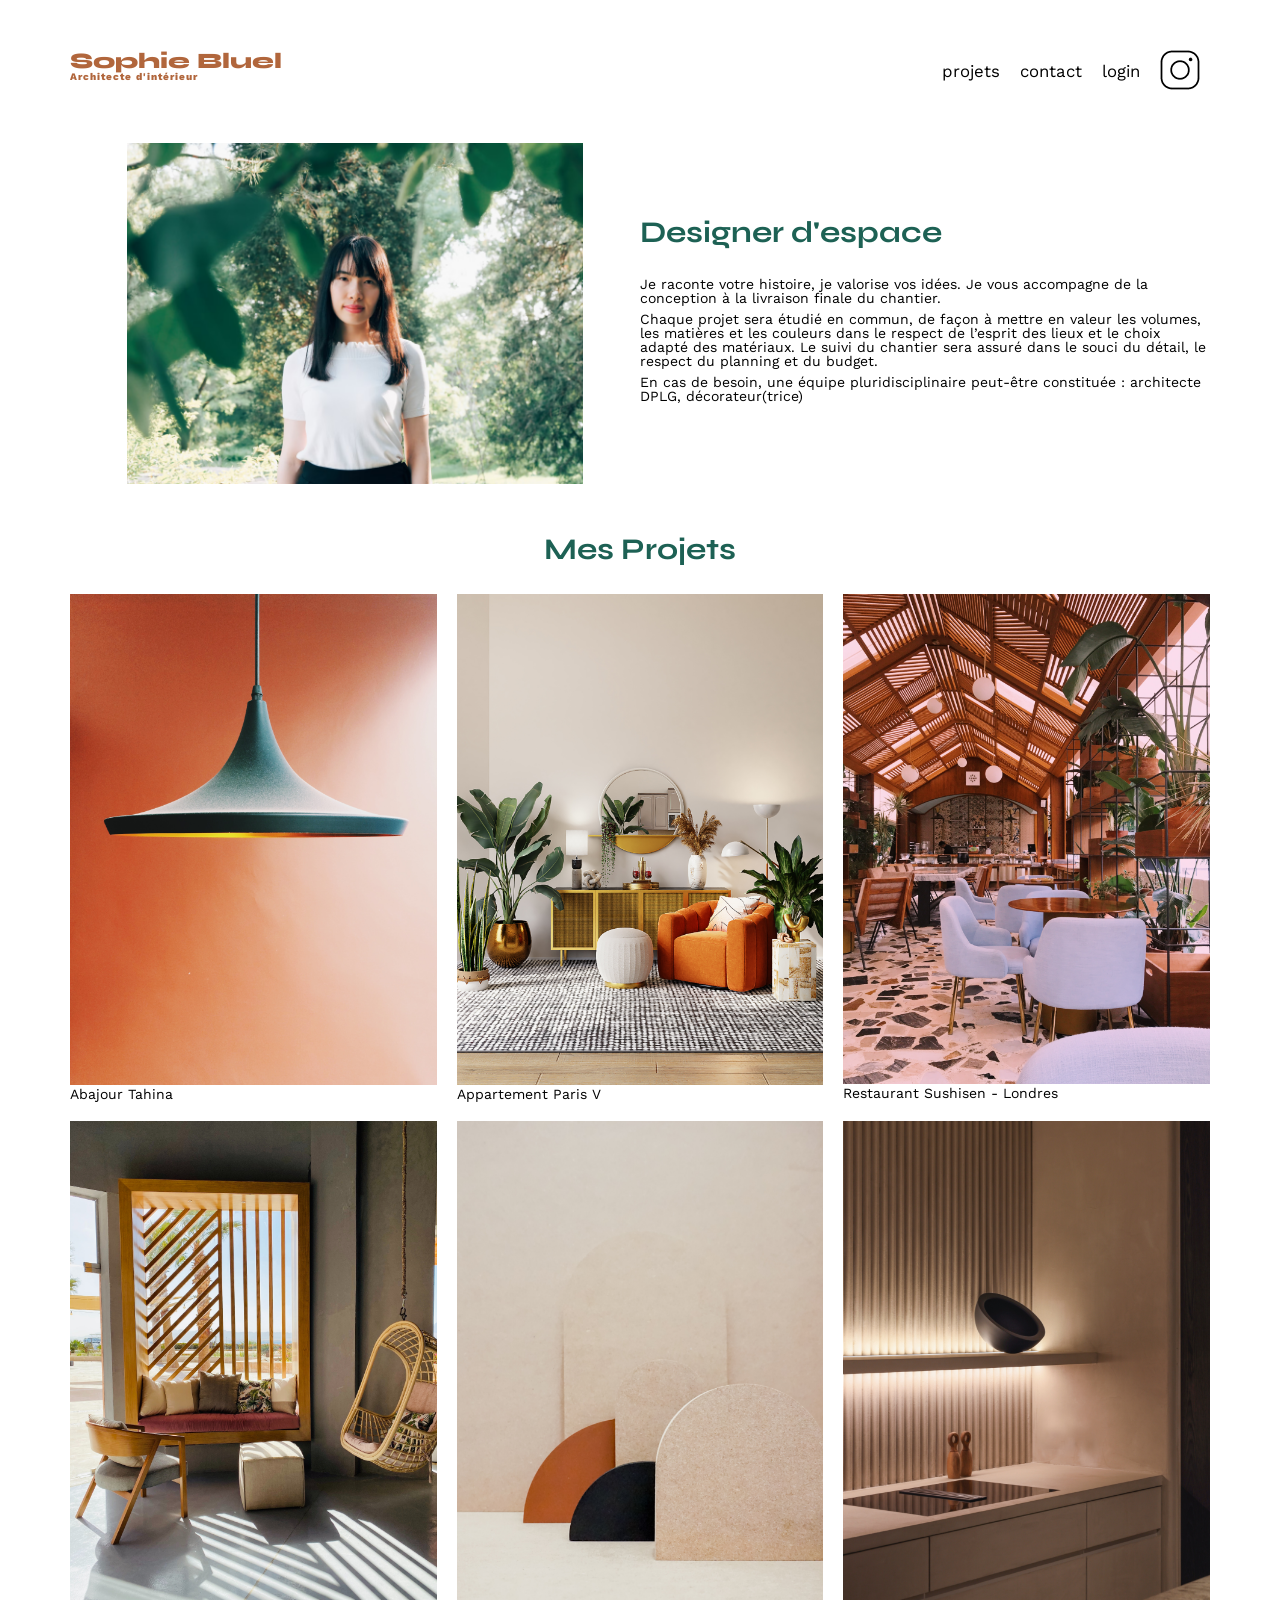
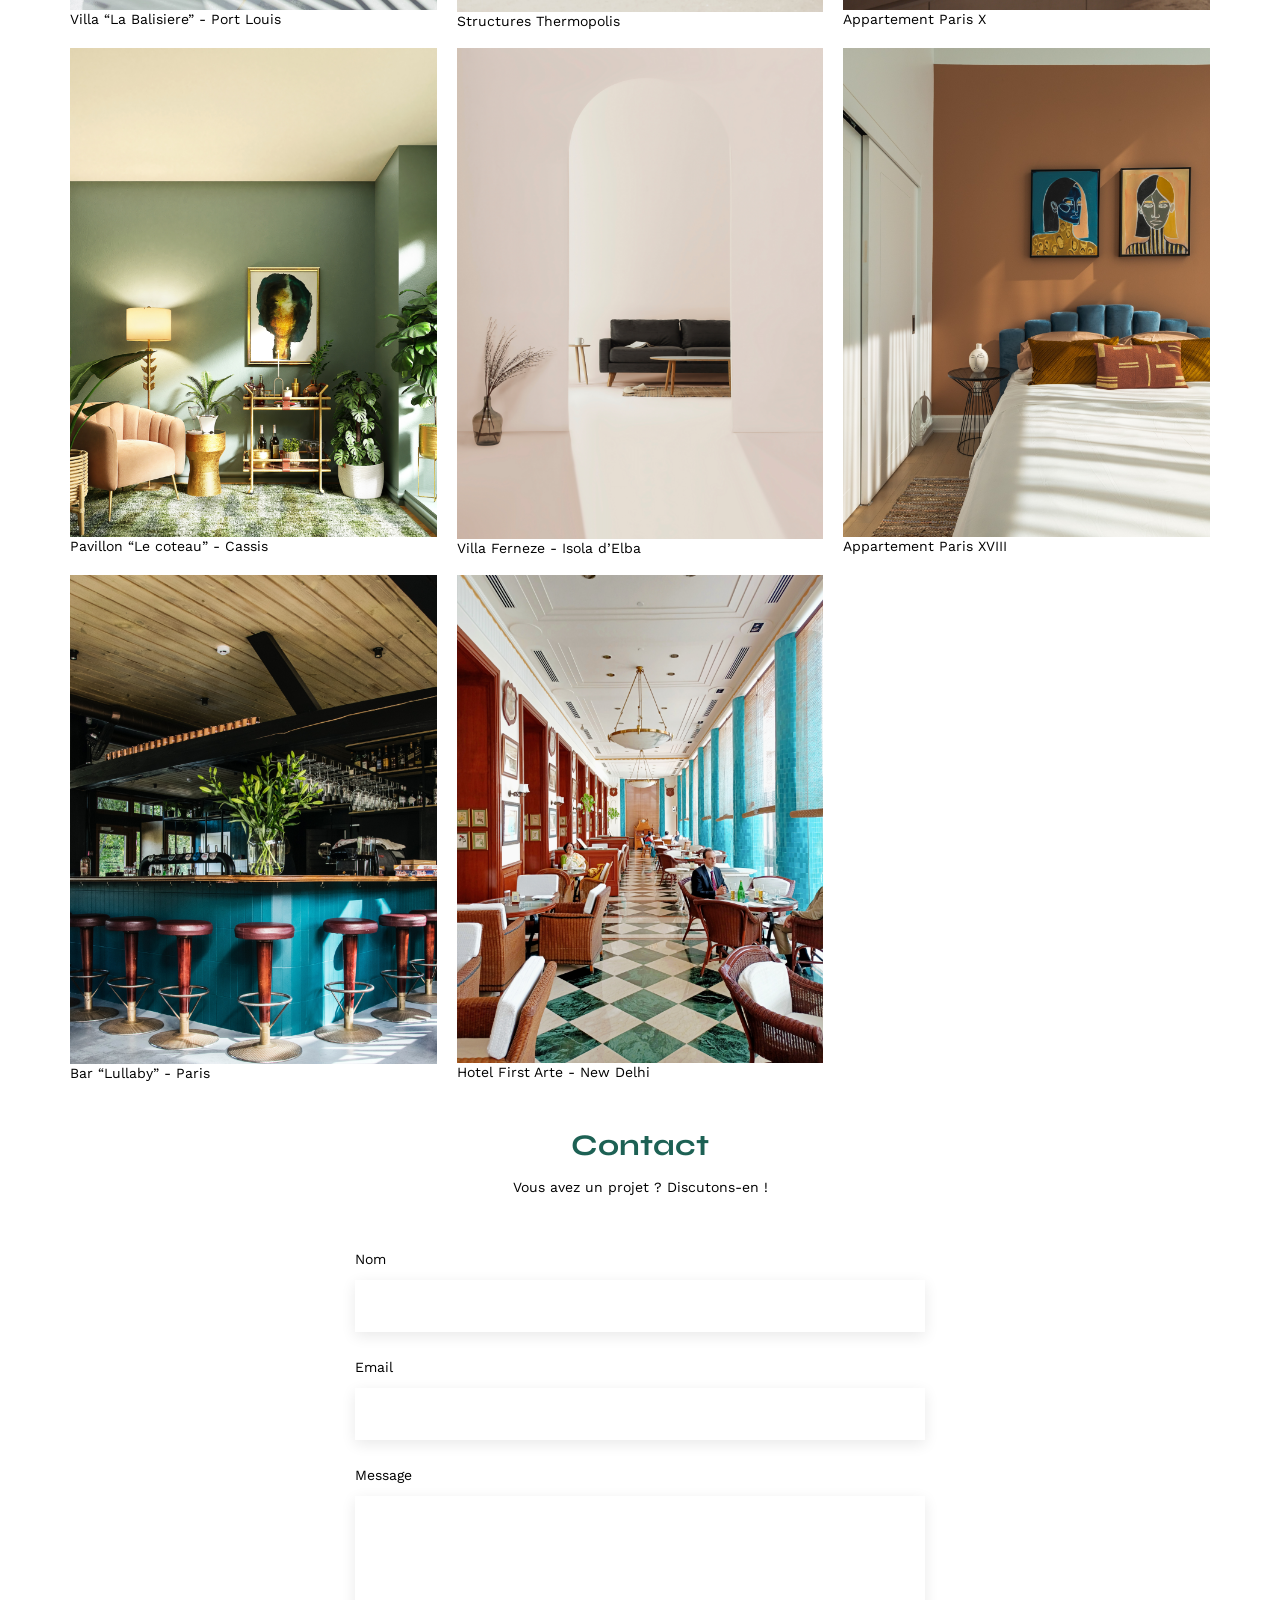
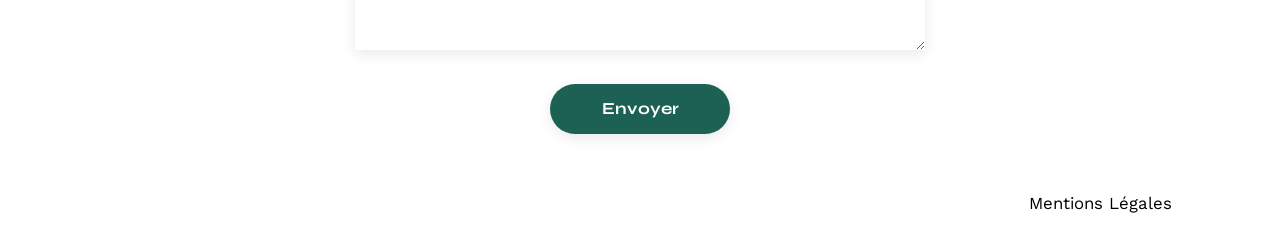
==== FrontEnd/index.html @ 360a1dba "chore: init git" ====
<!DOCTYPE html>
<html lang="fr">
<head>
	<meta charset="UTF-8">
	<title>Sophie Bluel - Architecte d'intérieur</title>
	<meta name="viewport" content="width=device-width, initial-scale=1.0">
	<link rel="preconnect" href="https://fonts.googleapis.com">
	<link rel="preconnect" href="https://fonts.gstatic.com" crossorigin>
	<link href="https://fonts.googleapis.com/css2?family=Syne:wght@700;800&family=Work+Sans&display=swap" rel="stylesheet">
	<meta name="description" content="">
	<link rel="stylesheet" href="./assets/style.css">
</head>
<body>
<header>
	<h1>Sophie Bluel <span>Architecte d'intérieur</span></h1>
	<nav>
		<ul>
			<li>projets</li>
			<li>contact</li>
			<li>login</li>
			<li><img src="./assets/icons/instagram.png" alt="Instagram"></li>
		</ul>
	</nav>
</header>
<main>
	<section id="introduction">
		<figure>
			<img src="./assets/images/sophie-bluel.png" alt="">
		</figure>
		<article>
			<h2>Designer d'espace</h2>
			<p>Je raconte votre histoire, je valorise vos idées. Je vous accompagne de la conception à la livraison finale du chantier.</p>
			<p>Chaque projet sera étudié en commun, de façon à mettre en valeur les volumes, les matières et les couleurs dans le respect de l’esprit des lieux et le choix adapté des matériaux. Le suivi du chantier sera assuré dans le souci du détail, le respect du planning et du budget.</p>
			<p>En cas de besoin, une équipe pluridisciplinaire peut-être constituée : architecte DPLG, décorateur(trice)</p>
		</article>
	</section>
	<section id="portfolio">
		<h2>Mes Projets</h2>
		<div class="gallery">
			<figure>
				<img src="assets/images/abajour-tahina.png" alt="Abajour Tahina">
				<figcaption>Abajour Tahina</figcaption>
			</figure>
			<figure>
				<img src="assets/images/appartement-paris-v.png" alt="Appartement Paris V">
				<figcaption>Appartement Paris V</figcaption>
			</figure>
			<figure>
				<img src="assets/images/restaurant-sushisen-londres.png" alt="Restaurant Sushisen - Londres">
				<figcaption>Restaurant Sushisen - Londres</figcaption>
			</figure>
			<figure>
				<img src="assets/images/la-balisiere.png" alt="Villa “La Balisiere” - Port Louis">
				<figcaption>Villa “La Balisiere” - Port Louis</figcaption>
			</figure>
			<figure>
				<img src="assets/images/structures-thermopolis.png" alt="Structures Thermopolis">
				<figcaption>Structures Thermopolis</figcaption>
			</figure>
			<figure>
				<img src="assets/images/appartement-paris-x.png" alt="Appartement Paris X">
				<figcaption>Appartement Paris X</figcaption>
			</figure>
			<figure>
				<img src="assets/images/le-coteau-cassis.png" alt="Pavillon “Le coteau” - Cassis">
				<figcaption>Pavillon “Le coteau” - Cassis</figcaption>
			</figure>
			<figure>
				<img src="assets/images/villa-ferneze.png" alt="Villa Ferneze - Isola d’Elba">
				<figcaption>Villa Ferneze - Isola d’Elba</figcaption>
			</figure>
			<figure>
				<img src="assets/images/appartement-paris-xviii.png" alt="Appartement Paris XVIII">
				<figcaption>Appartement Paris XVIII</figcaption>
			</figure>
			<figure>
				<img src="assets/images/bar-lullaby-paris.png" alt="Bar “Lullaby” - Paris">
				<figcaption>Bar “Lullaby” - Paris</figcaption>
			</figure>
			<figure>
				<img src="assets/images/hotel-first-arte-new-delhi.png" alt="Hotel First Arte - New Delhi">
				<figcaption>Hotel First Arte - New Delhi</figcaption>
			</figure>
		</div>
	</section>
	<section id="contact">
		<h2>Contact</h2>
		<p>Vous avez un projet ? Discutons-en !</p>
		<form action="#" method="post">
			<label for="name">Nom</label>
			<input type="text" name="name" id="name">
			<label for="email">Email</label>
			<input type="email" name="email" id="email">
			<label for="message">Message</label>
			<textarea name="message" id="message" cols="30" rows="10"></textarea>
			<input type="submit" value="Envoyer">
		</form>
	</section>
</main>

<footer>
	<nav>
		<ul>
			<li>Mentions Légales</li>
		</ul>
	</nav>
</footer>
</body>
</html>
---- FrontEnd/assets/style.css ----
/* http://meyerweb.com/eric/tools/css/reset/
   v2.0 | 20110126
   License: none (public domain)
*/

html, body, div, span, applet, object, iframe,
h1, h2, h3, h4, h5, h6, p, blockquote, pre,
a, abbr, acronym, address, big, cite, code,
del, dfn, em, img, ins, kbd, q, s, samp,
small, strike, strong, sub, sup, tt, var,
b, u, i, center,
dl, dt, dd, ol, ul, li,
fieldset, form, label, legend,
table, caption, tbody, tfoot, thead, tr, th, td,
article, aside, canvas, details, embed,
figure, figcaption, footer, header, hgroup,
menu, nav, output, ruby, section, summary,
time, mark, audio, video {
	margin: 0;
	padding: 0;
	border: 0;
	font-size: 100%;
	font: inherit;
	vertical-align: baseline;
}
/* HTML5 display-role reset for older browsers */
article, aside, details, figcaption, figure,
footer, header, hgroup, menu, nav, section {
	display: block;
}
body {
	line-height: 1;
}
ol, ul {
	list-style: none;
}
blockquote, q {
	quotes: none;
}
blockquote:before, blockquote:after,
q:before, q:after {
	content: '';
	content: none;
}
table {
	border-collapse: collapse;
	border-spacing: 0;
}
/** end reset css**/
body {
	max-width: 1140px;
	margin:auto;
	font-family: 'Work Sans' ;
	font-size: 14px;
}
header {
	display: flex;
	justify-content: space-between;
	margin: 50px 0
}
section {
	margin: 50px 0
}

h1{
	display: flex;
	flex-direction: column;
	font-family: 'Syne';
	font-size: 22px;
	font-weight: 800;
	color: #B1663C
}

h1 > span {
	font-family: 'Work Sans';
	font-size:10px;
	letter-spacing: 0.1em;
;
}

h2{
	font-family: 'Syne';
	font-weight: 700;
	font-size: 30px;
	color: #1D6154
}
nav ul {
	display: flex;
	align-items: center;
	list-style-type: none;

}
nav li {
	padding: 0 10px;
	font-size: 1.2em;
}

li:hover {
	color: #B1663C;
}
#introduction {
	display: flex;
	align-items: center;
}
#introduction figure {
	flex: 1
}
#introduction img {
	display: block;
	margin: auto;
	width: 80%;
}

#introduction article {
	flex: 1
}
#introduction h2 {
	margin-bottom: 1em;
}

#introduction p {
	margin-bottom: 0.5em;
}
#portfolio h2 {
	text-align: center;
	margin-bottom: 1em;
}
.gallery {
	width: 100%;
	display: grid;
	grid-template-columns: 1fr 1fr 1fr;
	grid-column-gap: 20px;
	grid-row-gap: 20px;
}

.gallery img {
	width: 100%;

}
#contact {
	width: 50%;
margin: auto;
}
#contact > * {
	text-align: center;

}
#contact h2{
	margin-bottom: 20px;
}
#contact form {
	text-align: left;
	margin-top:30px;
	display: flex;
	flex-direction: column;
}

#contact input {
	height: 50px;
	font-size: 1.2em;
	border: none;
	box-shadow: 0px 4px 14px rgba(0, 0, 0, 0.09);
}
#contact label {
	margin: 2em 0 1em 0;
}
#contact textarea {
	border: none;
	box-shadow: 0px 4px 14px rgba(0, 0, 0, 0.09);
}

input[type="submit"]{
	font-family: 'Syne';
	font-weight: 700;
	color: white;
	background-color: #1D6154;
	margin : 2em auto ;
	width: 180px;
	text-align: center;
	border-radius: 60px ;
}

footer nav ul {
	display: flex;
	justify-content: flex-end;
	margin: 2em
}
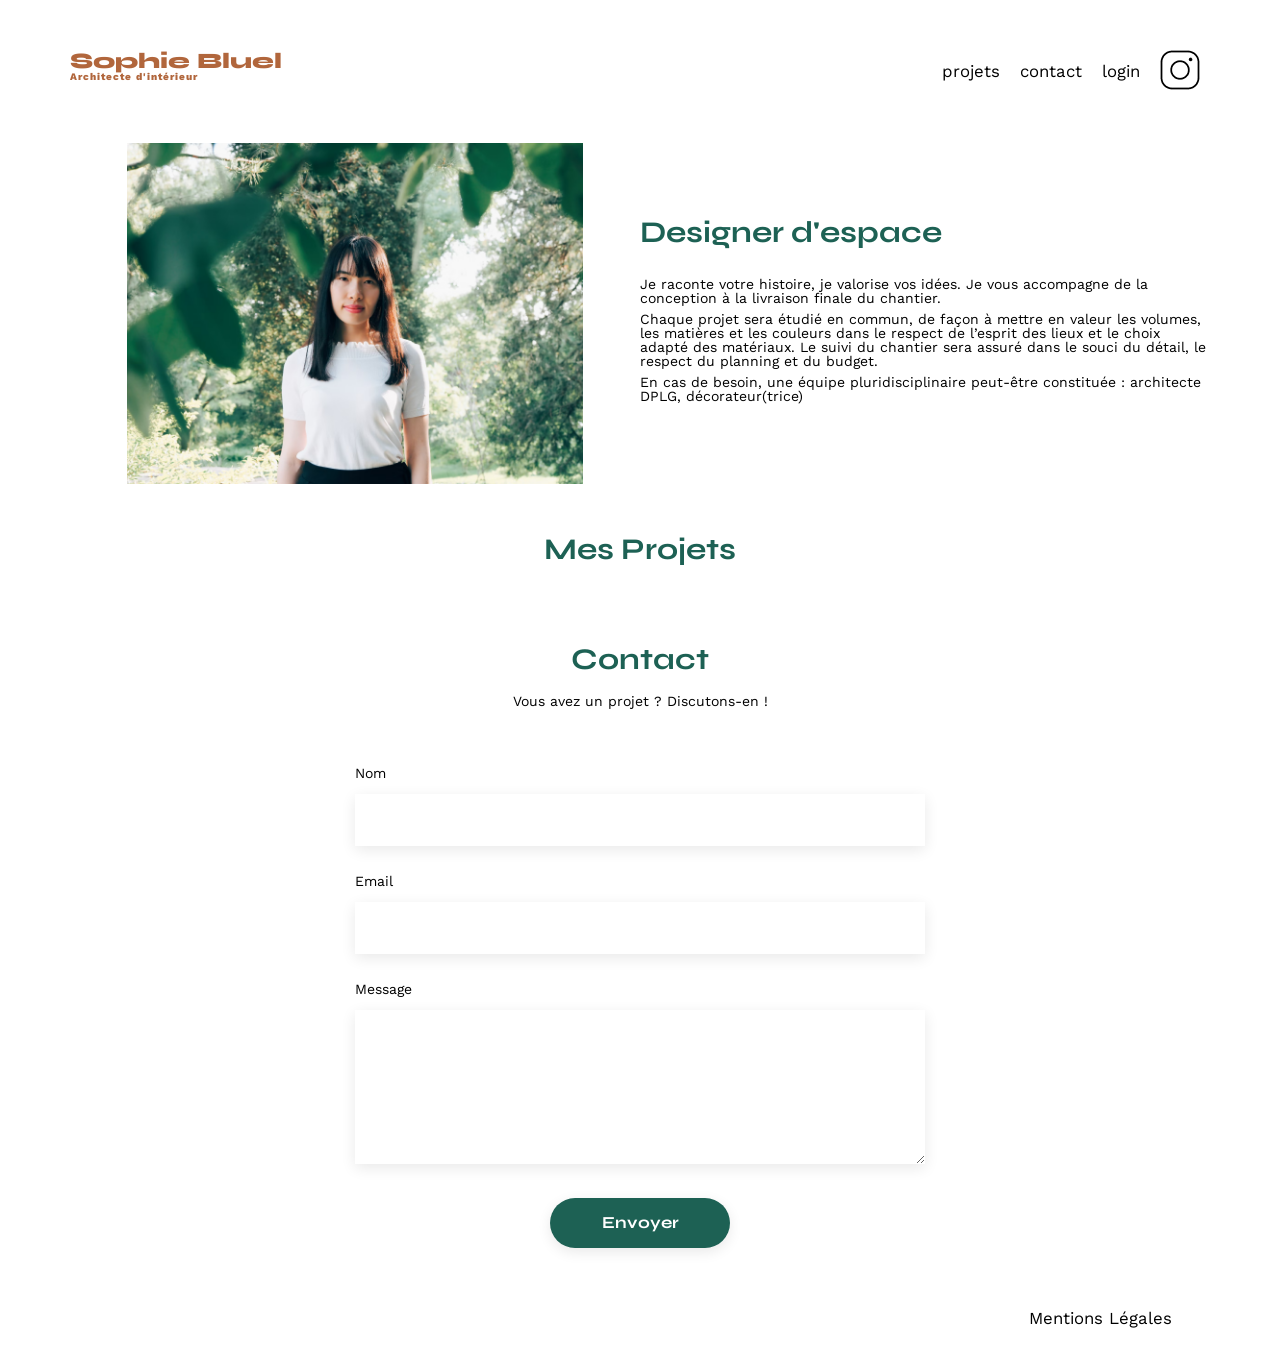
==== commit 6a7a6a2f: "chore: removed static content" ====
--- a/FrontEnd/index.html
+++ b/FrontEnd/index.html
@@ -1,109 +1,74 @@
 <!DOCTYPE html>
 <html lang="fr">
+
 <head>
 	<meta charset="UTF-8">
 	<title>Sophie Bluel - Architecte d'intérieur</title>
 	<meta name="viewport" content="width=device-width, initial-scale=1.0">
 	<link rel="preconnect" href="https://fonts.googleapis.com">
 	<link rel="preconnect" href="https://fonts.gstatic.com" crossorigin>
-	<link href="https://fonts.googleapis.com/css2?family=Syne:wght@700;800&family=Work+Sans&display=swap" rel="stylesheet">
+	<link href="https://fonts.googleapis.com/css2?family=Syne:wght@700;800&family=Work+Sans&display=swap"
+		rel="stylesheet">
 	<meta name="description" content="">
 	<link rel="stylesheet" href="./assets/style.css">
 </head>
+
 <body>
-<header>
-	<h1>Sophie Bluel <span>Architecte d'intérieur</span></h1>
-	<nav>
-		<ul>
-			<li>projets</li>
-			<li>contact</li>
-			<li>login</li>
-			<li><img src="./assets/icons/instagram.png" alt="Instagram"></li>
-		</ul>
-	</nav>
-</header>
-<main>
-	<section id="introduction">
-		<figure>
-			<img src="./assets/images/sophie-bluel.png" alt="">
-		</figure>
-		<article>
-			<h2>Designer d'espace</h2>
-			<p>Je raconte votre histoire, je valorise vos idées. Je vous accompagne de la conception à la livraison finale du chantier.</p>
-			<p>Chaque projet sera étudié en commun, de façon à mettre en valeur les volumes, les matières et les couleurs dans le respect de l’esprit des lieux et le choix adapté des matériaux. Le suivi du chantier sera assuré dans le souci du détail, le respect du planning et du budget.</p>
-			<p>En cas de besoin, une équipe pluridisciplinaire peut-être constituée : architecte DPLG, décorateur(trice)</p>
-		</article>
-	</section>
-	<section id="portfolio">
-		<h2>Mes Projets</h2>
-		<div class="gallery">
+	<header>
+		<h1>Sophie Bluel <span>Architecte d'intérieur</span></h1>
+		<nav>
+			<ul>
+				<li>projets</li>
+				<li>contact</li>
+				<li>login</li>
+				<li><img src="./assets/icons/instagram.png" alt="Instagram"></li>
+			</ul>
+		</nav>
+	</header>
+	<main>
+		<section id="introduction">
 			<figure>
-				<img src="assets/images/abajour-tahina.png" alt="Abajour Tahina">
-				<figcaption>Abajour Tahina</figcaption>
+				<img src="./assets/images/sophie-bluel.png" alt="">
 			</figure>
-			<figure>
-				<img src="assets/images/appartement-paris-v.png" alt="Appartement Paris V">
-				<figcaption>Appartement Paris V</figcaption>
-			</figure>
-			<figure>
-				<img src="assets/images/restaurant-sushisen-londres.png" alt="Restaurant Sushisen - Londres">
-				<figcaption>Restaurant Sushisen - Londres</figcaption>
-			</figure>
-			<figure>
-				<img src="assets/images/la-balisiere.png" alt="Villa “La Balisiere” - Port Louis">
-				<figcaption>Villa “La Balisiere” - Port Louis</figcaption>
-			</figure>
-			<figure>
-				<img src="assets/images/structures-thermopolis.png" alt="Structures Thermopolis">
-				<figcaption>Structures Thermopolis</figcaption>
-			</figure>
-			<figure>
-				<img src="assets/images/appartement-paris-x.png" alt="Appartement Paris X">
-				<figcaption>Appartement Paris X</figcaption>
-			</figure>
-			<figure>
-				<img src="assets/images/le-coteau-cassis.png" alt="Pavillon “Le coteau” - Cassis">
-				<figcaption>Pavillon “Le coteau” - Cassis</figcaption>
-			</figure>
-			<figure>
-				<img src="assets/images/villa-ferneze.png" alt="Villa Ferneze - Isola d’Elba">
-				<figcaption>Villa Ferneze - Isola d’Elba</figcaption>
-			</figure>
-			<figure>
-				<img src="assets/images/appartement-paris-xviii.png" alt="Appartement Paris XVIII">
-				<figcaption>Appartement Paris XVIII</figcaption>
-			</figure>
-			<figure>
-				<img src="assets/images/bar-lullaby-paris.png" alt="Bar “Lullaby” - Paris">
-				<figcaption>Bar “Lullaby” - Paris</figcaption>
-			</figure>
-			<figure>
-				<img src="assets/images/hotel-first-arte-new-delhi.png" alt="Hotel First Arte - New Delhi">
-				<figcaption>Hotel First Arte - New Delhi</figcaption>
-			</figure>
-		</div>
-	</section>
-	<section id="contact">
-		<h2>Contact</h2>
-		<p>Vous avez un projet ? Discutons-en !</p>
-		<form action="#" method="post">
-			<label for="name">Nom</label>
-			<input type="text" name="name" id="name">
-			<label for="email">Email</label>
-			<input type="email" name="email" id="email">
-			<label for="message">Message</label>
-			<textarea name="message" id="message" cols="30" rows="10"></textarea>
-			<input type="submit" value="Envoyer">
-		</form>
-	</section>
-</main>
+			<article>
+				<h2>Designer d'espace</h2>
+				<p>Je raconte votre histoire, je valorise vos idées. Je vous accompagne de la conception à la livraison
+					finale du chantier.</p>
+				<p>Chaque projet sera étudié en commun, de façon à mettre en valeur les volumes, les matières et les
+					couleurs dans le respect de l’esprit des lieux et le choix adapté des matériaux. Le suivi du
+					chantier sera assuré dans le souci du détail, le respect du planning et du budget.</p>
+				<p>En cas de besoin, une équipe pluridisciplinaire peut-être constituée : architecte DPLG,
+					décorateur(trice)</p>
+			</article>
+		</section>
+		<section id="portfolio">
+			<h2>Mes Projets</h2>
+			<div class="gallery">
+			</div>
+		</section>
+		<section id="contact">
+			<h2>Contact</h2>
+			<p>Vous avez un projet ? Discutons-en !</p>
+			<form action="#" method="post">
+				<label for="name">Nom</label>
+				<input type="text" name="name" id="name">
+				<label for="email">Email</label>
+				<input type="email" name="email" id="email">
+				<label for="message">Message</label>
+				<textarea name="message" id="message" cols="30" rows="10"></textarea>
+				<input type="submit" value="Envoyer">
+			</form>
+		</section>
+	</main>
 
-<footer>
-	<nav>
-		<ul>
-			<li>Mentions Légales</li>
-		</ul>
-	</nav>
-</footer>
+	<footer>
+		<nav>
+			<ul>
+				<li>Mentions Légales</li>
+			</ul>
+		</nav>
+	</footer>
+	<script src="./assets/script.js"></script>
 </body>
-</html>
+
+</html>
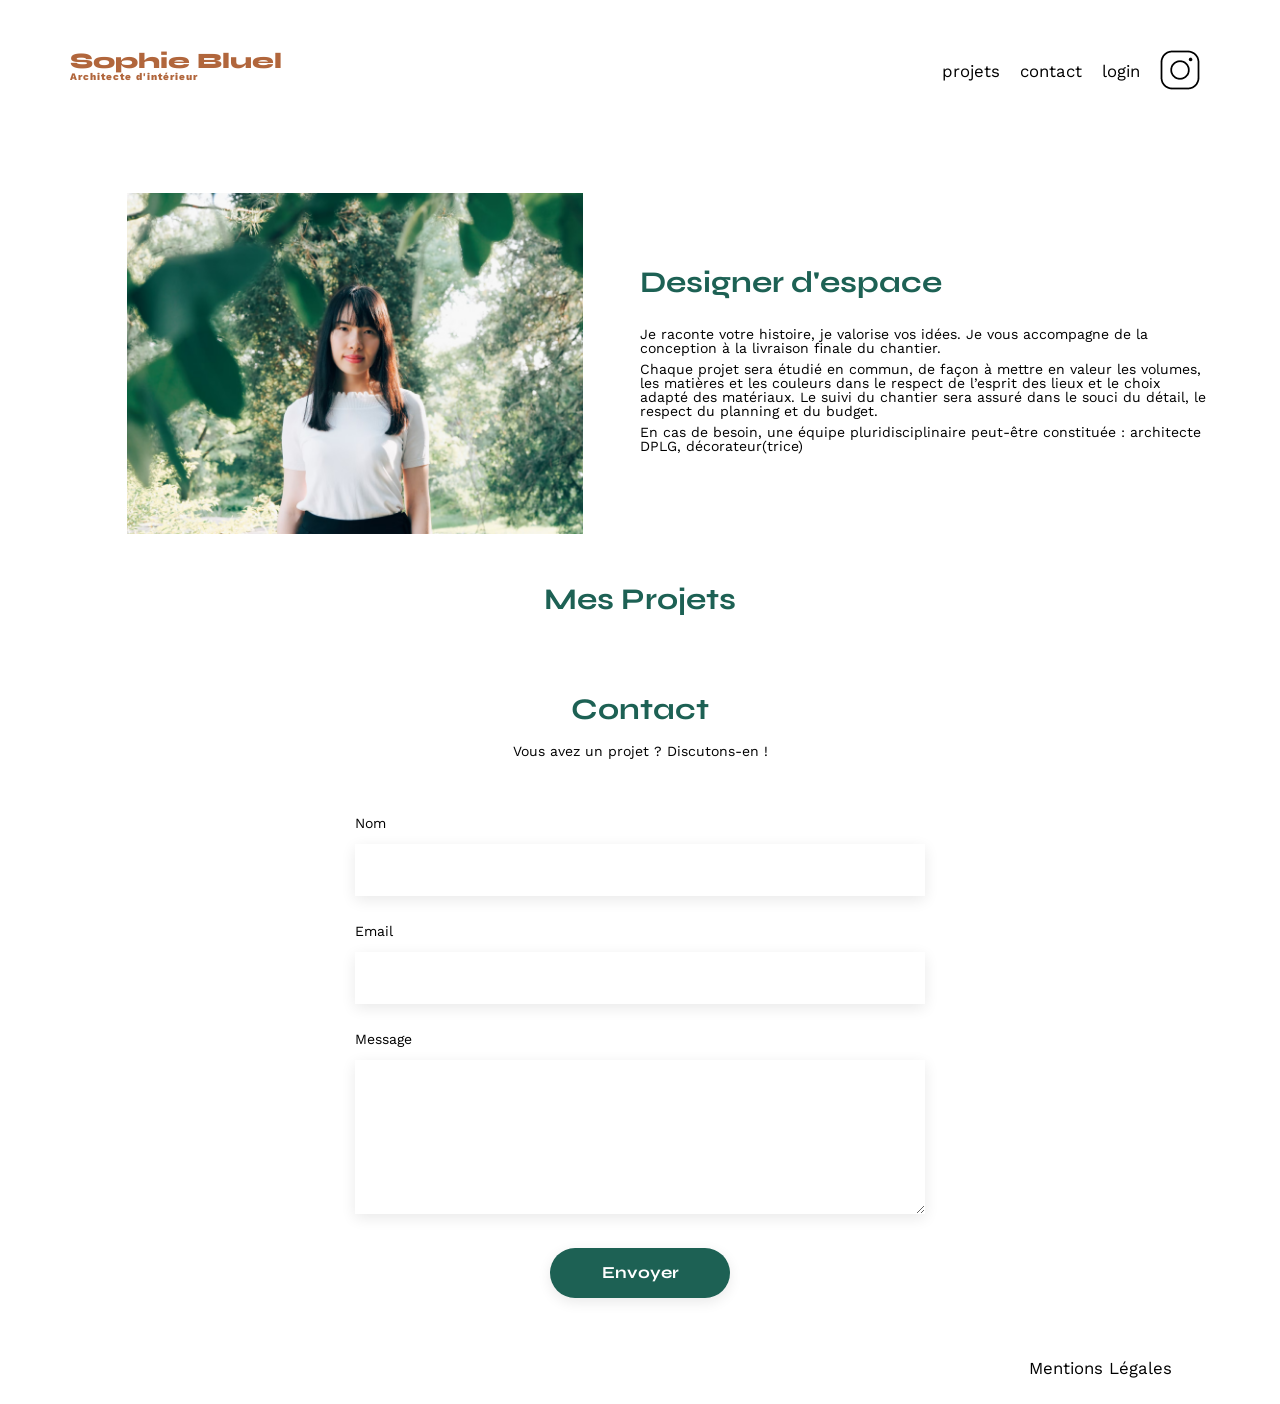
==== commit 06ee8697: "feat: implemented login logic and auth state tracking" ====
--- a/FrontEnd/index.html
+++ b/FrontEnd/index.html
@@ -18,9 +18,9 @@
 		<h1>Sophie Bluel <span>Architecte d'intérieur</span></h1>
 		<nav>
 			<ul>
-				<li>projets</li>
-				<li>contact</li>
-				<li>login</li>
+				<li><a href="./index.html"><b>projets</b></a></li>
+				<li><a href="#contact">contact</a></li>
+				<li><a href="./login.html">login</a></li>
 				<li><img src="./assets/icons/instagram.png" alt="Instagram"></li>
 			</ul>
 		</nav>
@@ -68,6 +68,7 @@
 			</ul>
 		</nav>
 	</footer>
+	<script src="./assets/auth.js"></script>
 	<script src="./assets/script.js"></script>
 </body>
 
--- a/FrontEnd/assets/style.css
+++ b/FrontEnd/assets/style.css
@@ -3,19 +3,87 @@
    License: none (public domain)
 */
 
-html, body, div, span, applet, object, iframe,
-h1, h2, h3, h4, h5, h6, p, blockquote, pre,
-a, abbr, acronym, address, big, cite, code,
-del, dfn, em, img, ins, kbd, q, s, samp,
-small, strike, strong, sub, sup, tt, var,
-b, u, i, center,
-dl, dt, dd, ol, ul, li,
-fieldset, form, label, legend,
-table, caption, tbody, tfoot, thead, tr, th, td,
-article, aside, canvas, details, embed,
-figure, figcaption, footer, header, hgroup,
-menu, nav, output, ruby, section, summary,
-time, mark, audio, video {
+html,
+body,
+div,
+span,
+applet,
+object,
+iframe,
+h1,
+h2,
+h3,
+h4,
+h5,
+h6,
+p,
+blockquote,
+pre,
+a,
+abbr,
+acronym,
+address,
+big,
+cite,
+code,
+del,
+dfn,
+em,
+img,
+ins,
+kbd,
+q,
+s,
+samp,
+small,
+strike,
+strong,
+sub,
+sup,
+tt,
+var,
+b,
+u,
+i,
+center,
+dl,
+dt,
+dd,
+ol,
+ul,
+li,
+fieldset,
+form,
+label,
+legend,
+table,
+caption,
+tbody,
+tfoot,
+thead,
+tr,
+th,
+td,
+article,
+aside,
+canvas,
+details,
+embed,
+figure,
+figcaption,
+footer,
+header,
+hgroup,
+menu,
+nav,
+output,
+ruby,
+section,
+summary,
+time,
+mark,
+audio,
+video {
 	margin: 0;
 	padding: 0;
 	border: 0;
@@ -23,46 +91,80 @@
 	font: inherit;
 	vertical-align: baseline;
 }
+
 /* HTML5 display-role reset for older browsers */
-article, aside, details, figcaption, figure,
-footer, header, hgroup, menu, nav, section {
+article,
+aside,
+details,
+figcaption,
+figure,
+footer,
+header,
+hgroup,
+menu,
+nav,
+section {
 	display: block;
 }
+
 body {
 	line-height: 1;
 }
-ol, ul {
+
+ol,
+ul {
 	list-style: none;
 }
-blockquote, q {
+
+blockquote,
+q {
 	quotes: none;
 }
-blockquote:before, blockquote:after,
-q:before, q:after {
+
+blockquote:before,
+blockquote:after,
+q:before,
+q:after {
 	content: '';
 	content: none;
 }
+
+a {
+	color: inherit;
+	text-decoration: none;
+}
+
 table {
 	border-collapse: collapse;
 	border-spacing: 0;
 }
+
 /** end reset css**/
 body {
 	max-width: 1140px;
-	margin:auto;
-	font-family: 'Work Sans' ;
+	margin: auto;
+	font-family: 'Work Sans';
 	font-size: 14px;
-}
+	min-height: 100vh;
+	display: flex;
+	flex-direction: column;
+}
+
+main {
+	flex: 1;
+}
+
 header {
 	display: flex;
 	justify-content: space-between;
 	margin: 50px 0
 }
+
 section {
 	margin: 50px 0
 }
 
-h1{
+h1 {
 	display: flex;
 	flex-direction: column;
 	font-family: 'Syne';
@@ -71,25 +173,27 @@
 	color: #B1663C
 }
 
-h1 > span {
+h1>span {
 	font-family: 'Work Sans';
-	font-size:10px;
+	font-size: 10px;
 	letter-spacing: 0.1em;
-;
-}
-
-h2{
+	;
+}
+
+h2 {
 	font-family: 'Syne';
 	font-weight: 700;
 	font-size: 30px;
 	color: #1D6154
 }
+
 nav ul {
 	display: flex;
 	align-items: center;
 	list-style-type: none;
 
 }
+
 nav li {
 	padding: 0 10px;
 	font-size: 1.2em;
@@ -98,13 +202,16 @@
 li:hover {
 	color: #B1663C;
 }
+
 #introduction {
 	display: flex;
 	align-items: center;
 }
+
 #introduction figure {
 	flex: 1
 }
+
 #introduction img {
 	display: block;
 	margin: auto;
@@ -114,6 +221,7 @@
 #introduction article {
 	flex: 1
 }
+
 #introduction h2 {
 	margin-bottom: 1em;
 }
@@ -121,10 +229,41 @@
 #introduction p {
 	margin-bottom: 0.5em;
 }
+
 #portfolio h2 {
 	text-align: center;
 	margin-bottom: 1em;
 }
+
+#portfolio .categories {
+	display: flex;
+	align-items: center;
+	justify-content: center;
+	gap: 20px;
+}
+
+#portfolio .categories button {
+	height: 50px;
+	font-size: 1.2em;
+	padding: 0 1rem;
+	border: none;
+	font-family: 'Syne';
+	font-weight: 700;
+	margin: 2em 0;
+	min-width: 180px;
+	text-align: center;
+	border-radius: 60px;
+	cursor: pointer;
+	background-color: white;
+	color: #1D6154;
+	border: 2px solid #1D6154;
+}
+
+#portfolio .categories .selected-category-button {
+	color: white;
+	background-color: #1D6154;
+}
+
 .gallery {
 	width: 100%;
 	display: grid;
@@ -137,52 +276,63 @@
 	width: 100%;
 
 }
-#contact {
+
+#contact,
+#login {
 	width: 50%;
-margin: auto;
-}
-#contact > * {
+	margin: auto;
+}
+
+#contact>*,
+#login>* {
 	text-align: center;
 
 }
-#contact h2{
+
+#contact h2,
+#login h2 {
 	margin-bottom: 20px;
 }
-#contact form {
+
+#contact form,
+#login form {
 	text-align: left;
-	margin-top:30px;
+	margin-top: 30px;
 	display: flex;
 	flex-direction: column;
 }
 
-#contact input {
+#contact input,
+#login input {
 	height: 50px;
 	font-size: 1.2em;
 	border: none;
 	box-shadow: 0px 4px 14px rgba(0, 0, 0, 0.09);
 }
-#contact label {
+
+#contact label,
+#login label {
 	margin: 2em 0 1em 0;
 }
+
 #contact textarea {
 	border: none;
 	box-shadow: 0px 4px 14px rgba(0, 0, 0, 0.09);
 }
 
-input[type="submit"]{
+input[type="submit"] {
 	font-family: 'Syne';
 	font-weight: 700;
 	color: white;
 	background-color: #1D6154;
-	margin : 2em auto ;
+	margin: 2em auto;
 	width: 180px;
 	text-align: center;
-	border-radius: 60px ;
+	border-radius: 60px;
 }
 
 footer nav ul {
 	display: flex;
 	justify-content: flex-end;
 	margin: 2em
-}
-
+}
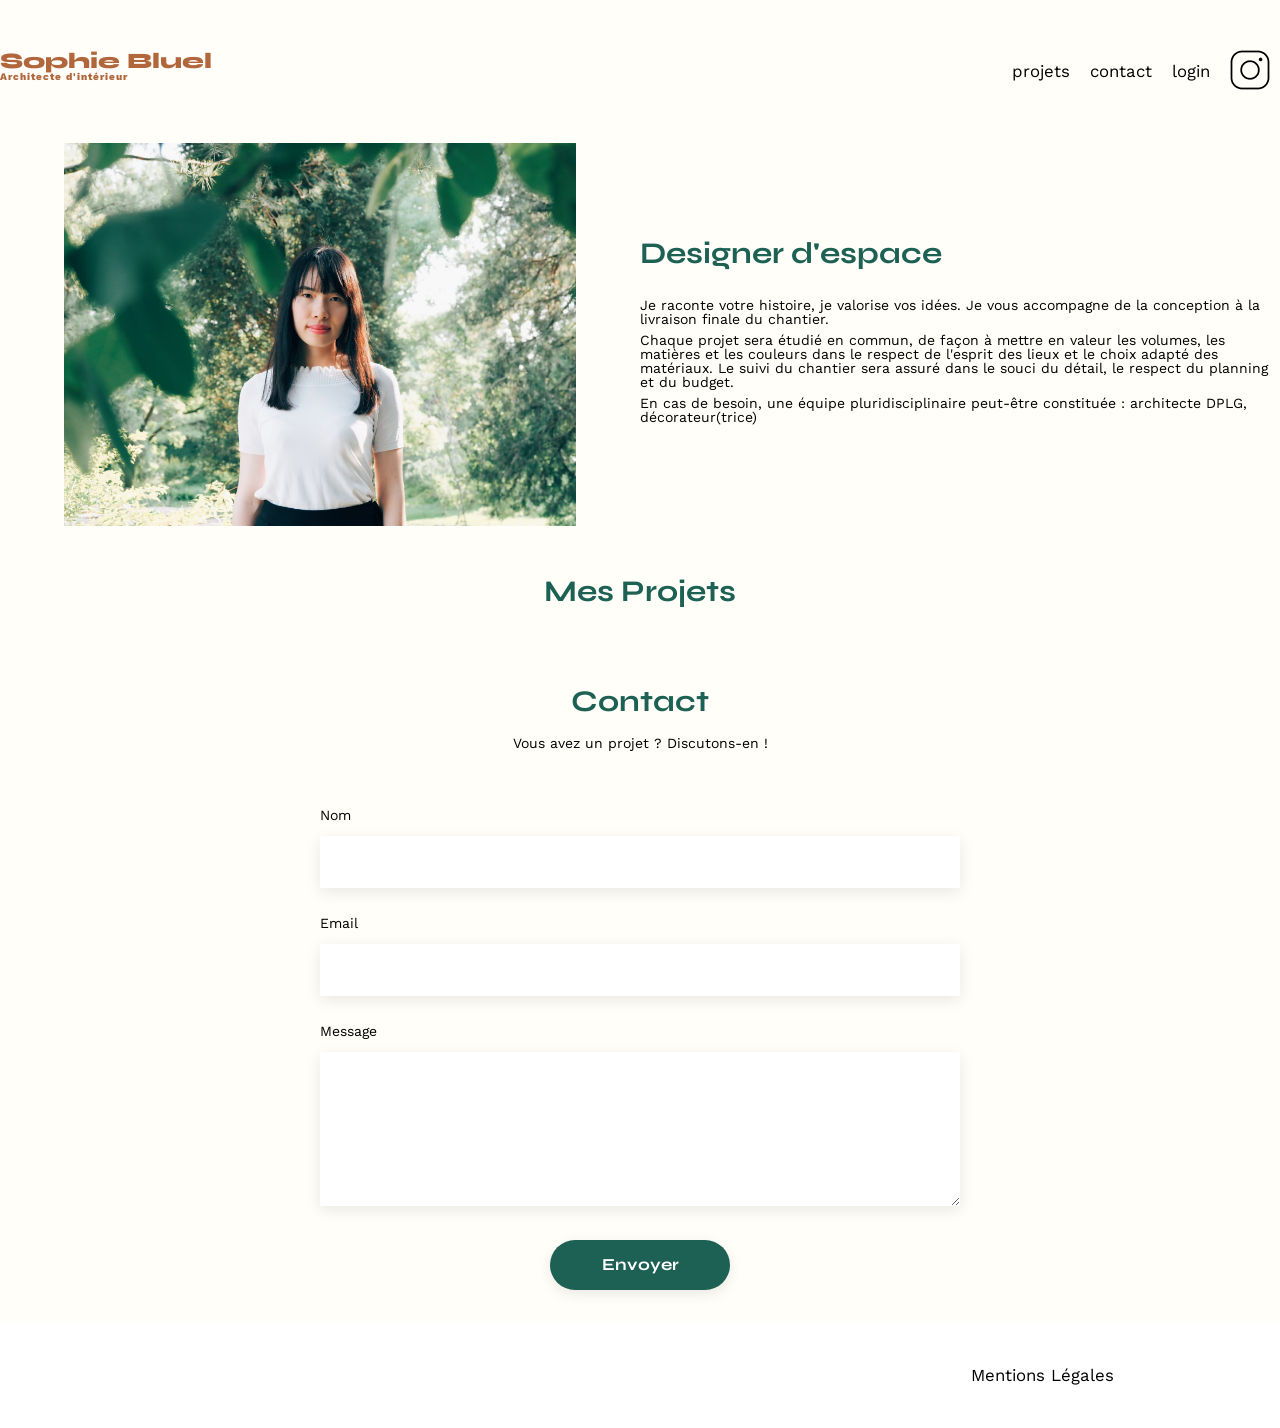
==== commit bf8e4086: "fix: added background color and width control" ====
--- a/FrontEnd/index.html
+++ b/FrontEnd/index.html
@@ -14,61 +14,66 @@
 </head>
 
 <body>
-	<header>
-		<h1>Sophie Bluel <span>Architecte d'intérieur</span></h1>
-		<nav>
-			<ul>
-				<li><a href="./index.html"><b>projets</b></a></li>
-				<li><a href="#contact">contact</a></li>
-				<li><a href="./login.html">login</a></li>
-				<li><img src="./assets/icons/instagram.png" alt="Instagram"></li>
-			</ul>
-		</nav>
-	</header>
-	<main>
-		<section id="introduction">
-			<figure>
-				<img src="./assets/images/sophie-bluel.png" alt="">
-			</figure>
-			<article>
-				<h2>Designer d'espace</h2>
-				<p>Je raconte votre histoire, je valorise vos idées. Je vous accompagne de la conception à la livraison
-					finale du chantier.</p>
-				<p>Chaque projet sera étudié en commun, de façon à mettre en valeur les volumes, les matières et les
-					couleurs dans le respect de l’esprit des lieux et le choix adapté des matériaux. Le suivi du
-					chantier sera assuré dans le souci du détail, le respect du planning et du budget.</p>
-				<p>En cas de besoin, une équipe pluridisciplinaire peut-être constituée : architecte DPLG,
-					décorateur(trice)</p>
-			</article>
-		</section>
-		<section id="portfolio">
-			<h2>Mes Projets</h2>
-			<div class="gallery">
-			</div>
-		</section>
-		<section id="contact">
-			<h2>Contact</h2>
-			<p>Vous avez un projet ? Discutons-en !</p>
-			<form action="#" method="post">
-				<label for="name">Nom</label>
-				<input type="text" name="name" id="name">
-				<label for="email">Email</label>
-				<input type="email" name="email" id="email">
-				<label for="message">Message</label>
-				<textarea name="message" id="message" cols="30" rows="10"></textarea>
-				<input type="submit" value="Envoyer">
-			</form>
-		</section>
-	</main>
+	<div class="container">
+		<header>
+			<h1>Sophie Bluel <span>Architecte d'intérieur</span></h1>
+			<nav>
+				<ul>
+					<li><a href="./index.html"><b>projets</b></a></li>
+					<li><a href="#contact">contact</a></li>
+					<li><a href="./login.html">login</a></li>
+					<li><img src="./assets/icons/instagram.png" alt="Instagram"></li>
+				</ul>
+			</nav>
+		</header>
+		<main>
+			<section id="introduction">
+				<figure>
+					<img src="./assets/images/sophie-bluel.png" alt="">
+				</figure>
+				<article>
+					<h2>Designer d'espace</h2>
+					<p>Je raconte votre histoire, je valorise vos idées. Je vous accompagne de la conception à la livraison
+						finale du chantier.</p>
+					<p>Chaque projet sera étudié en commun, de façon à mettre en valeur les volumes, les matières et les
+						couleurs dans le respect de l'esprit des lieux et le choix adapté des matériaux. Le suivi du
+						chantier sera assuré dans le souci du détail, le respect du planning et du budget.</p>
+					<p>En cas de besoin, une équipe pluridisciplinaire peut-être constituée : architecte DPLG,
+						décorateur(trice)</p>
+				</article>
+			</section>
+			<section id="portfolio">
+				<h2>Mes Projets</h2>
+				<div class="gallery">
+				</div>
+			</section>
+			<section id="contact">
+				<h2>Contact</h2>
+				<p>Vous avez un projet ? Discutons-en !</p>
+				<form action="#" method="post">
+					<label for="name">Nom</label>
+					<input type="text" name="name" id="name">
+					<label for="email">Email</label>
+					<input type="email" name="email" id="email">
+					<label for="message">Message</label>
+					<textarea name="message" id="message" cols="30" rows="10"></textarea>
+					<input type="submit" value="Envoyer">
+				</form>
+			</section>
+		</main>
+	</div>
 
 	<footer>
-		<nav>
-			<ul>
-				<li>Mentions Légales</li>
-			</ul>
-		</nav>
+		<div class="footer-inner">
+			<nav>
+				<ul>
+					<li>Mentions Légales</li>
+				</ul>
+			</nav>
+		</div>
 	</footer>
 	<script src="./assets/auth.js"></script>
+	<script src="./assets/modal.js"></script>
 	<script src="./assets/script.js"></script>
 </body>
 
--- a/FrontEnd/assets/style.css
+++ b/FrontEnd/assets/style.css
@@ -141,13 +141,19 @@
 
 /** end reset css**/
 body {
-	max-width: 1140px;
-	margin: auto;
 	font-family: 'Work Sans';
 	font-size: 14px;
 	min-height: 100vh;
 	display: flex;
 	flex-direction: column;
+	background-color: #FFFEF8;
+}
+
+.container {
+	max-width: 1440px;
+	margin: 0 auto;
+	width: 100%;
+	flex: 1;
 }
 
 main {
@@ -335,4 +341,15 @@
 	display: flex;
 	justify-content: flex-end;
 	margin: 2em
+}
+
+footer {
+	background-color: #ffffff;
+	padding: 16px 128px 16px 0;
+}
+
+.footer-inner {
+	max-width: 1440px;
+	margin: 0 auto;
+	width: 100%;
 }
